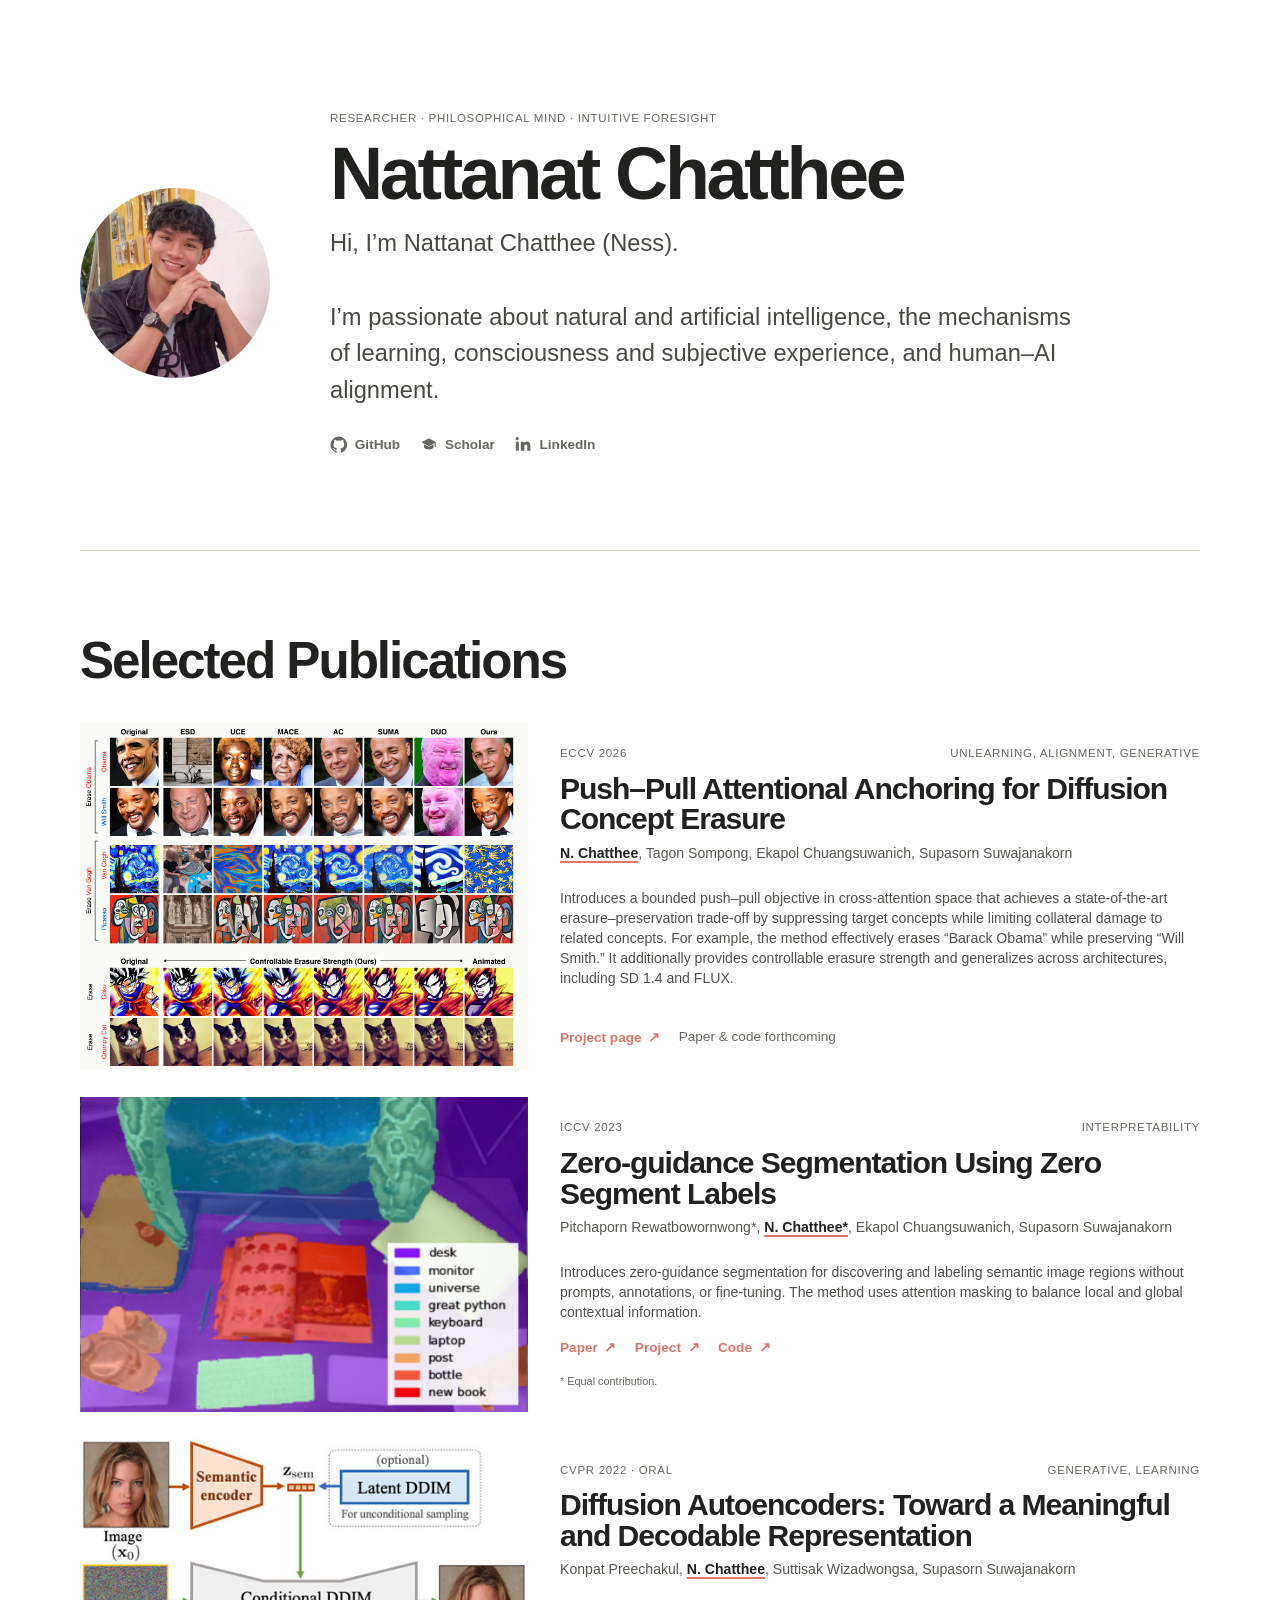
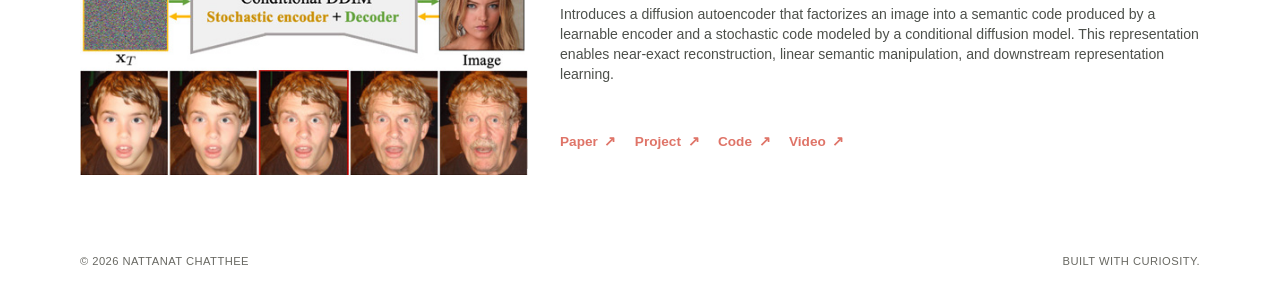
==== index.html @ 0bd86b83 "Add N logo favicon" ====
<!doctype html>
<html lang="en">
  <head>
    <meta charset="UTF-8" />
    <meta name="viewport" content="width=device-width, initial-scale=1.0" />
    <meta name="description" content="Nattanat Chatthee — research in artificial intelligence, learning mechanisms, artificial consciousness, and human–AI alignment." />
    <meta name="theme-color" content="#f7f4ee" />
    <link rel="icon" type="image/png" href="assets/n-logo.png" />
    <link rel="apple-touch-icon" href="assets/n-logo.png" />
    <title>Nattanat Chatthee — Research</title>
    <link rel="preconnect" href="https://fonts.googleapis.com" />
    <link rel="preconnect" href="https://fonts.gstatic.com" crossorigin />
    <link href="https://fonts.googleapis.com/css2?family=DM+Mono:wght@400;500&family=DM+Sans:wght@400;500;600;700&family=Newsreader:opsz,wght@6..72,500;6..72,600&display=swap" rel="stylesheet" />
    <link rel="stylesheet" href="styles.css" />
  </head>
  <body>
    <a class="skip-link" href="#publications">Skip to publications</a>
    <main class="site-shell">
      <header class="intro" aria-labelledby="site-title">
        <div class="portrait-frame">
          <img src="assets/profile.png" alt="Portrait of Nattanat Chatthee" />
        </div>
        <div class="intro-copy">
          <p class="eyebrow">Researcher · Philosophical mind · Intuitive foresight</p>
          <h1 id="site-title">Nattanat Chatthee</h1>
          <p class="bio">Hi, I’m Nattanat Chatthee (Ness).<br /><br />I’m passionate about natural and artificial intelligence, the mechanisms of learning, consciousness and subjective experience, and human–AI alignment.</p>
          <nav class="social-links" aria-label="Profile links">
            <a href="https://github.com/nessessence" target="_blank" rel="noreferrer" aria-label="GitHub profile">
              <svg aria-hidden="true" viewBox="0 0 24 24"><path d="M12 .6a11.4 11.4 0 0 0-3.6 22.2c.57.1.78-.25.78-.55v-2.14c-3.17.69-3.84-1.34-3.84-1.34-.52-1.31-1.27-1.66-1.27-1.66-1.04-.71.08-.7.08-.7 1.15.08 1.76 1.18 1.76 1.18 1.02 1.75 2.68 1.25 3.33.96.1-.74.4-1.25.73-1.54-2.53-.29-5.19-1.27-5.19-5.65 0-1.25.45-2.27 1.18-3.07-.12-.29-.51-1.45.11-3.02 0 0 .96-.31 3.14 1.17a10.9 10.9 0 0 1 5.72 0c2.18-1.48 3.14-1.17 3.14-1.17.62 1.57.23 2.73.11 3.02.73.8 1.18 1.82 1.18 3.07 0 4.39-2.67 5.35-5.21 5.63.41.35.78 1.04.78 2.1v3.12c0 .3.2.66.79.55A11.4 11.4 0 0 0 12 .6Z" /></svg>
              <span>GitHub</span>
            </a>
            <a href="https://scholar.google.com/citations?user=8P0B5VkAAAAJ&amp;hl=en" target="_blank" rel="noreferrer" aria-label="Google Scholar profile">
              <svg aria-hidden="true" viewBox="0 0 24 24"><path d="m12 3 10 5.5-10 5.5L2 8.5 12 3Zm-6.5 8.25V15c0 1.9 2.9 3.5 6.5 3.5s6.5-1.6 6.5-3.5v-3.75L12 14.7l-6.5-3.45ZM20 9v6h1.5V9H20Z" /></svg>
              <span>Scholar</span>
            </a>
            <a href="https://www.linkedin.com/in/nattanat-chatthee/" target="_blank" rel="noreferrer" aria-label="LinkedIn profile">
              <svg aria-hidden="true" viewBox="0 0 24 24"><path d="M5.2 3.5A2.2 2.2 0 1 1 .8 3.5a2.2 2.2 0 0 1 4.4 0ZM1.1 8h4.2v12H1.1V8Zm6.8 0h4v1.64h.06c.56-1.06 1.93-2.18 3.98-2.18 4.25 0 5.03 2.8 5.03 6.43V20h-4.16v-5.42c0-1.3-.03-2.97-1.81-2.97-1.82 0-2.1 1.42-2.1 2.88V20H7.9V8Z" /></svg>
              <span>LinkedIn</span>
            </a>
          </nav>
        </div>
      </header>

      <div class="section-heading">
        <h2 id="publications">Selected Publications</h2>
      </div>

      <section class="publications" aria-labelledby="publications">
        <article class="publication-card accent-coral">
          <div class="publication-visual tall-visual">
            <img src="assets/push-pull.png" alt="Visual comparison of concept erasure methods across portraits, paintings, animated characters, and cats" />
          </div>
          <div class="publication-content">
            <div class="publication-meta"><span>ECCV 2026</span><span>Unlearning, Alignment, Generative</span></div>
            <h3>Push–Pull Attentional Anchoring for Diffusion Concept Erasure</h3>
            <p class="authors"><span class="author-highlight">N. Chatthee</span>, Tagon Sompong, Ekapol Chuangsuwanich, Supasorn Suwajanakorn</p>
            <p class="description">Introduces a bounded push–pull objective in cross-attention space that achieves a state-of-the-art erasure–preservation trade-off by suppressing target concepts while limiting collateral damage to related concepts. For example, the method effectively erases “Barack Obama” while preserving “Will Smith.” It additionally provides controllable erasure strength and generalizes across architectures, including SD 1.4 and FLUX.</p>
            <div class="card-links">
              <a href="https://push-pull-concept-eraser.github.io/" target="_blank" rel="noreferrer">Project page <span aria-hidden="true">↗</span></a>
              <span class="unpublished">Paper &amp; code forthcoming</span>
            </div>
          </div>
        </article>

        <article class="publication-card accent-blue">
          <div class="publication-visual wide-visual">
            <img src="assets/zero-guidance.png" alt="Snake scene segmented into labeled regions including desk, monitor, universe, great python, keyboard, laptop, post, bottle, and new book" />
          </div>
          <div class="publication-content">
            <div class="publication-meta"><span>ICCV 2023</span><span>Interpretability</span></div>
            <h3>Zero-guidance Segmentation Using Zero Segment Labels</h3>
            <p class="authors">Pitchaporn Rewatbowornwong*, <span class="author-highlight">N. Chatthee*</span>, Ekapol Chuangsuwanich, Supasorn Suwajanakorn</p>
            <p class="description">Introduces zero-guidance segmentation for discovering and labeling semantic image regions without prompts, annotations, or fine-tuning. The method uses attention masking to balance local and global contextual information.</p>
            <div class="card-links">
              <a href="https://arxiv.org/abs/2303.13396" target="_blank" rel="noreferrer">Paper <span aria-hidden="true">↗</span></a>
              <a href="https://zero-guide-seg.github.io/" target="_blank" rel="noreferrer">Project <span aria-hidden="true">↗</span></a>
              <a href="https://github.com/nessessence/ZeroGuidanceSeg" target="_blank" rel="noreferrer">Code <span aria-hidden="true">↗</span></a>
            </div>
            <p class="footnote">* Equal contribution.</p>
          </div>
        </article>

        <article class="publication-card accent-yellow">
          <div class="publication-visual wide-visual">
            <img src="assets/diffusion-autoencoders.png" alt="Diffusion autoencoder diagram showing a semantic encoder, latent DDIM, stochastic encoder, decoder, and reconstructed images" />
          </div>
          <div class="publication-content">
            <div class="publication-meta"><span>CVPR 2022 · Oral</span><span>Generative, Learning</span></div>
            <h3>Diffusion Autoencoders: Toward a Meaningful and Decodable Representation</h3>
            <p class="authors">Konpat Preechakul, <span class="author-highlight">N. Chatthee</span>, Suttisak Wizadwongsa, Supasorn Suwajanakorn</p>
            <p class="description">Introduces a diffusion autoencoder that factorizes an image into a semantic code produced by a learnable encoder and a stochastic code modeled by a conditional diffusion model. This representation enables near-exact reconstruction, linear semantic manipulation, and downstream representation learning.</p>
            <div class="card-links">
              <a href="https://arxiv.org/abs/2206.08892" target="_blank" rel="noreferrer">Paper <span aria-hidden="true">↗</span></a>
              <a href="https://diff-ae.github.io/" target="_blank" rel="noreferrer">Project <span aria-hidden="true">↗</span></a>
              <a href="https://github.com/konpatp/diffae" target="_blank" rel="noreferrer">Code <span aria-hidden="true">↗</span></a>
              <a href="https://youtu.be/i3rjEsiHoUU" target="_blank" rel="noreferrer">Video <span aria-hidden="true">↗</span></a>
            </div>
          </div>
        </article>
      </section>

      <footer>
        <span>© 2026 Nattanat Chatthee</span>
        <span>Built with curiosity.</span>
      </footer>
    </main>
  </body>
</html>
---- styles.css ----
:root {
  --paper: #ffffff;
  --paper-deep: #ffffff;
  --ink: #20221f;
  --muted: #686862;
  --line: #d8d2c6;
  --coral: #df7468;
  --blue: #4c83a9;
  --yellow: #c9a638;
  --abadi: "Abadi", "Abadi MT Condensed Light", "Trebuchet MS", Arial, sans-serif;
  --serif: var(--abadi);
  --sans: var(--abadi);
  --mono: var(--abadi);
}

* { box-sizing: border-box; }
html { scroll-behavior: smooth; }
body { margin: 0; background: var(--paper); color: var(--ink); font-family: var(--sans); }
a { color: inherit; }
.skip-link { position: fixed; top: 1rem; left: 1rem; z-index: 2; transform: translateY(-200%); background: var(--ink); color: var(--paper); padding: .7rem 1rem; border-radius: 3px; }
.skip-link:focus { transform: translateY(0); }
.site-shell { width: min(100% - 3rem, 1120px); margin: 0 auto; }
.intro { display: grid; grid-template-columns: 190px 1fr; gap: 3.75rem; align-items: center; padding: 7rem 0 6rem; border-bottom: 1px solid var(--line); }
.portrait-frame { width: 190px; height: 190px; overflow: hidden; border-radius: 50%; background: var(--paper-deep); }
.portrait-frame img { width: 100%; height: 100%; object-fit: cover; object-position: center 24%; }
.eyebrow, .publication-meta, .section-count { color: var(--muted); font-family: var(--mono); font-size: .72rem; letter-spacing: .06em; text-transform: uppercase; }
.eyebrow { margin: 0 0 1rem; }
h1, h2, h3, p { margin-top: 0; }
h1 { max-width: 100%; margin-bottom: 1.1rem; font-family: var(--serif); font-size: clamp(3rem, 5.8vw, 4.6rem); font-weight: 600; letter-spacing: -.045em; line-height: .92; white-space: nowrap; }
.bio { max-width: 760px; margin-bottom: 1.7rem; color: #474943; font-size: clamp(1.15rem, 2vw, 1.48rem); line-height: 1.55; }
.social-links { display: flex; gap: 1.25rem; flex-wrap: wrap; }
.social-links a, .card-links a { text-decoration: none; }
.social-links a { display: inline-flex; align-items: center; gap: .45rem; color: var(--muted); font-size: .85rem; font-weight: 600; }
.social-links svg { width: 1.1rem; height: 1.1rem; fill: currentColor; }
.social-links a:hover, .card-links a:hover { color: var(--coral); }
.section-heading { display: flex; justify-content: space-between; align-items: end; padding: 5rem 0 2rem; }
.section-heading .eyebrow { margin-bottom: .45rem; }
h2 { margin-bottom: 0; font-family: var(--serif); font-size: clamp(2.3rem, 4vw, 3.3rem); letter-spacing: -.04em; }
.section-count { padding-bottom: .4rem; }
.publications { display: grid; gap: 1.6rem; }
.publication-card { display: grid; grid-template-columns: minmax(0, .8fr) minmax(0, 1.2fr); align-items: stretch; }
.publication-visual { min-height: 0; background: var(--paper-deep); display: flex; align-items: center; justify-content: center; overflow: hidden; }
.publication-visual img { display: block; width: 100%; height: 100%; object-fit: contain; }
.publication-content { display: flex; flex-direction: column; padding: clamp(1.15rem, 2vw, 1.75rem) 0 clamp(1.15rem, 2vw, 1.75rem) clamp(1.35rem, 2.5vw, 2.1rem); }
.publication-meta { display: flex; justify-content: space-between; gap: 1rem; margin-bottom: .9rem; }
h3 { margin-bottom: .55rem; font-family: var(--serif); font-size: clamp(1.45rem, 2.35vw, 2rem); letter-spacing: -.035em; line-height: 1.02; }
.authors { color: #555750; font-size: .88rem; line-height: 1.4; }
.author-highlight { color: var(--ink); font-weight: 700; text-decoration: underline; text-decoration-color: var(--coral); text-decoration-thickness: 2px; text-underline-offset: 3px; }
.description { margin: .7rem 0 1rem; color: #4d504b; font-size: .88rem; line-height: 1.42; }
.card-links { display: flex; flex-wrap: wrap; gap: .55rem 1.15rem; margin-top: auto; font-size: .85rem; font-weight: 600; }
.card-links a { color: var(--coral); }
.card-links a span { display: inline-block; margin-left: .18rem; transition: transform .2s ease; }
.card-links a:hover span { transform: translate(2px, -2px); }
.unpublished { color: var(--muted); font-weight: 400; }
.footnote { margin: 1.25rem 0 0; color: var(--muted); font-family: var(--mono); font-size: .68rem; }
footer { display: flex; justify-content: space-between; gap: 1rem; padding: 5rem 0 2rem; color: var(--muted); font-family: var(--mono); font-size: .7rem; text-transform: uppercase; letter-spacing: .04em; }
:focus-visible { outline: 3px solid var(--blue); outline-offset: 4px; }
@media (max-width: 800px) {
  .site-shell { width: min(100% - 2rem, 680px); }
  .intro { grid-template-columns: 1fr; gap: 2rem; padding: 4rem 0; }
  .portrait-frame { width: 140px; height: 140px; }
  h1 { white-space: normal; font-size: clamp(2.8rem, 12vw, 4.6rem); }
  .publication-card { grid-template-columns: 1fr; }
  .publication-visual { min-height: 220px; }
  .publication-content { padding: 1.25rem 0 1.5rem; }
}
@media (max-width: 480px) {
  .section-heading { align-items: start; flex-direction: column; gap: .65rem; }
  .publication-meta { flex-direction: column; gap: .35rem; }
  footer { flex-direction: column; padding-top: 3rem; }
}
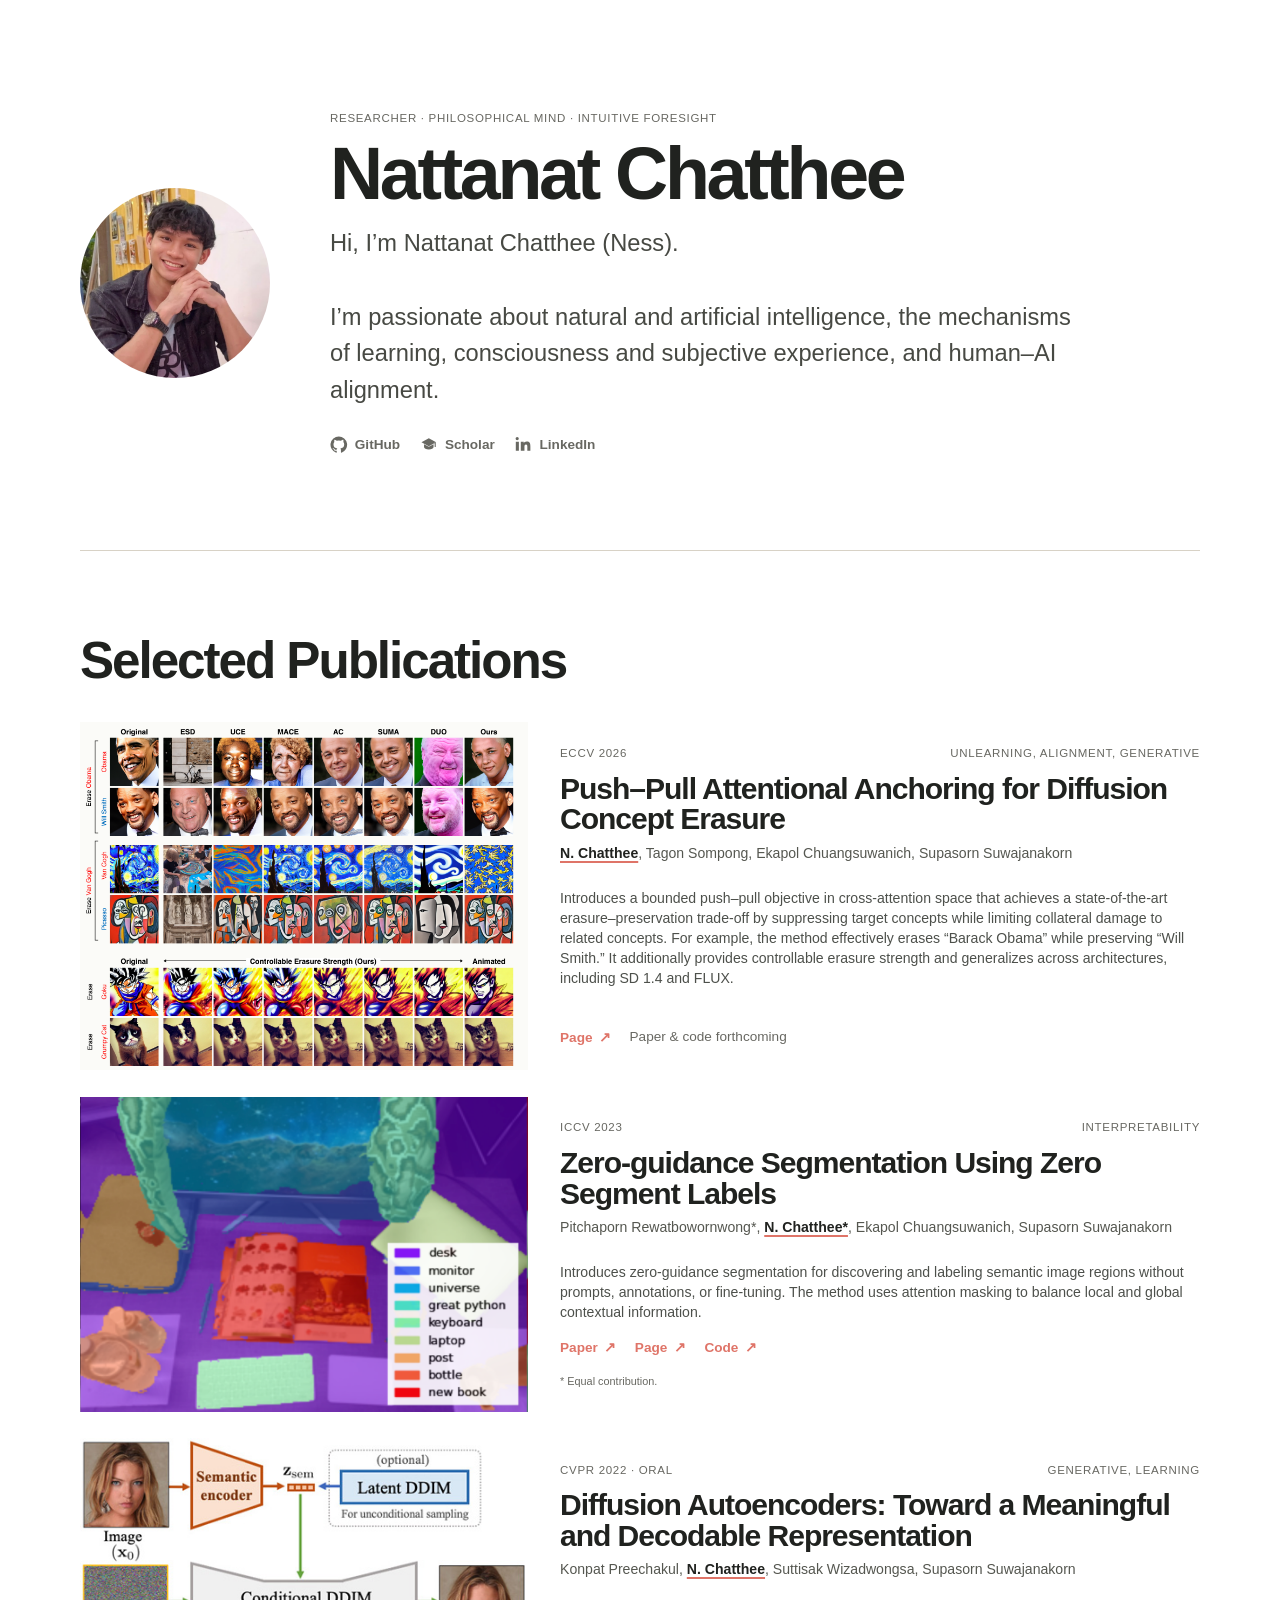
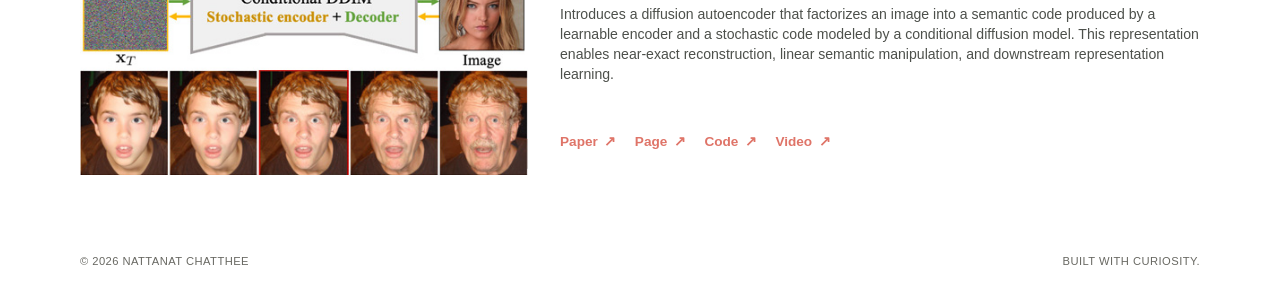
==== commit bf4efc9a: "Standardize publication page links" ====
--- a/index.html
+++ b/index.html
@@ -56,7 +56,7 @@
             <p class="authors"><span class="author-highlight">N. Chatthee</span>, Tagon Sompong, Ekapol Chuangsuwanich, Supasorn Suwajanakorn</p>
             <p class="description">Introduces a bounded push–pull objective in cross-attention space that achieves a state-of-the-art erasure–preservation trade-off by suppressing target concepts while limiting collateral damage to related concepts. For example, the method effectively erases “Barack Obama” while preserving “Will Smith.” It additionally provides controllable erasure strength and generalizes across architectures, including SD 1.4 and FLUX.</p>
             <div class="card-links">
-              <a href="https://push-pull-concept-eraser.github.io/" target="_blank" rel="noreferrer">Project page <span aria-hidden="true">↗</span></a>
+              <a href="https://push-pull-concept-eraser.github.io/" target="_blank" rel="noreferrer">Page <span aria-hidden="true">↗</span></a>
               <span class="unpublished">Paper &amp; code forthcoming</span>
             </div>
           </div>
@@ -73,7 +73,7 @@
             <p class="description">Introduces zero-guidance segmentation for discovering and labeling semantic image regions without prompts, annotations, or fine-tuning. The method uses attention masking to balance local and global contextual information.</p>
             <div class="card-links">
               <a href="https://arxiv.org/abs/2303.13396" target="_blank" rel="noreferrer">Paper <span aria-hidden="true">↗</span></a>
-              <a href="https://zero-guide-seg.github.io/" target="_blank" rel="noreferrer">Project <span aria-hidden="true">↗</span></a>
+              <a href="https://zero-guide-seg.github.io/" target="_blank" rel="noreferrer">Page <span aria-hidden="true">↗</span></a>
               <a href="https://github.com/nessessence/ZeroGuidanceSeg" target="_blank" rel="noreferrer">Code <span aria-hidden="true">↗</span></a>
             </div>
             <p class="footnote">* Equal contribution.</p>
@@ -91,7 +91,7 @@
             <p class="description">Introduces a diffusion autoencoder that factorizes an image into a semantic code produced by a learnable encoder and a stochastic code modeled by a conditional diffusion model. This representation enables near-exact reconstruction, linear semantic manipulation, and downstream representation learning.</p>
             <div class="card-links">
               <a href="https://arxiv.org/abs/2206.08892" target="_blank" rel="noreferrer">Paper <span aria-hidden="true">↗</span></a>
-              <a href="https://diff-ae.github.io/" target="_blank" rel="noreferrer">Project <span aria-hidden="true">↗</span></a>
+              <a href="https://diff-ae.github.io/" target="_blank" rel="noreferrer">Page <span aria-hidden="true">↗</span></a>
               <a href="https://github.com/konpatp/diffae" target="_blank" rel="noreferrer">Code <span aria-hidden="true">↗</span></a>
               <a href="https://youtu.be/i3rjEsiHoUU" target="_blank" rel="noreferrer">Video <span aria-hidden="true">↗</span></a>
             </div>
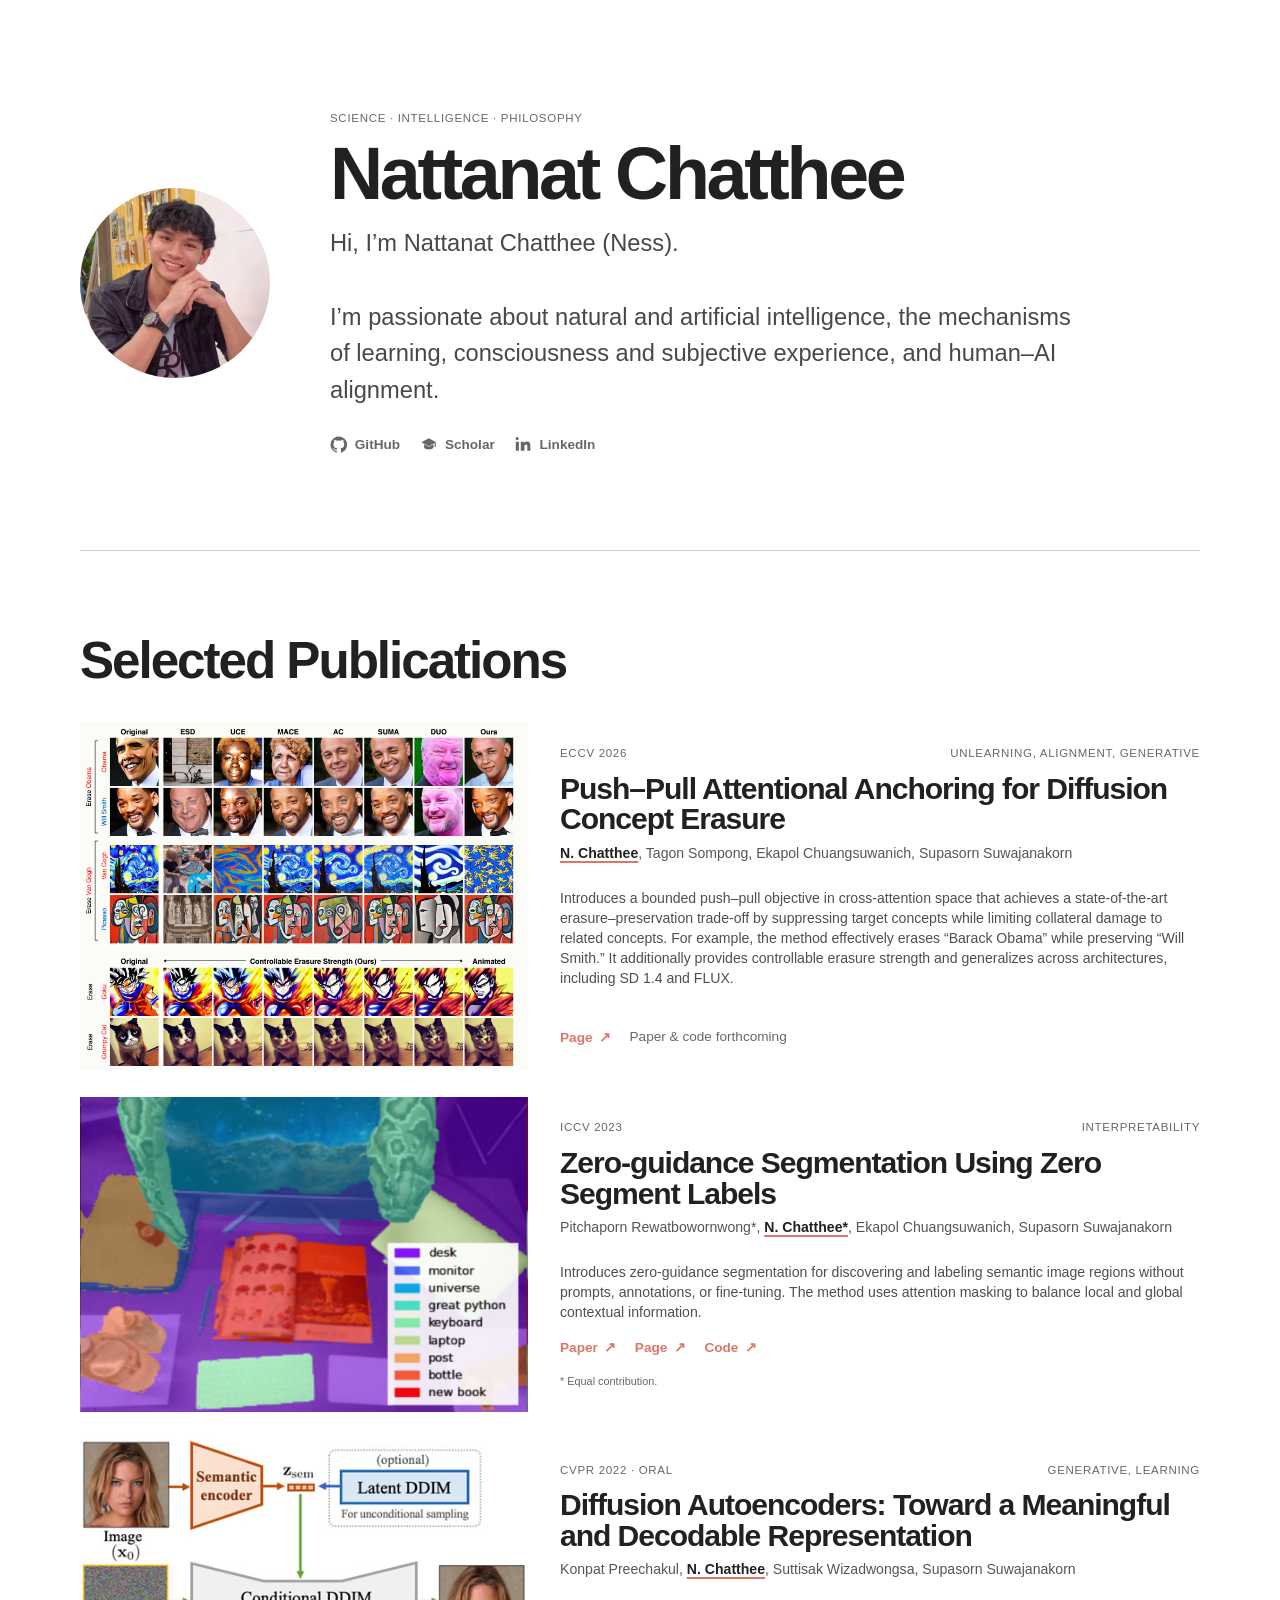
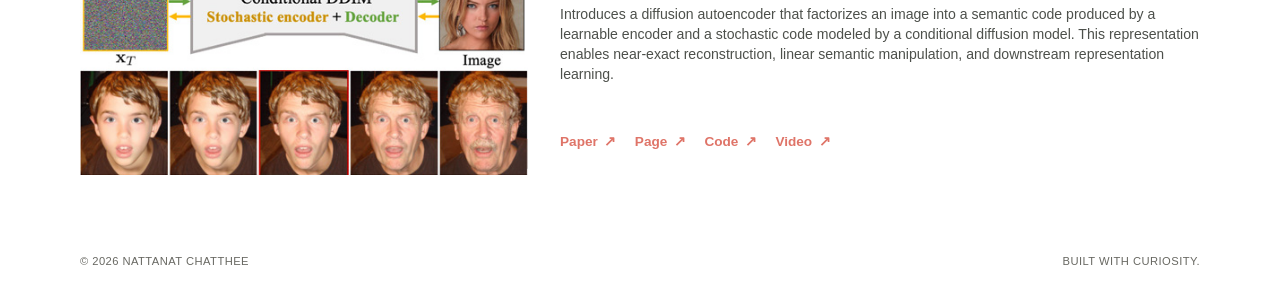
==== commit 3c4b1484: "Update profile tagline" ====
--- a/index.html
+++ b/index.html
@@ -21,7 +21,7 @@
           <img src="assets/profile.png" alt="Portrait of Nattanat Chatthee" />
         </div>
         <div class="intro-copy">
-          <p class="eyebrow">Researcher · Philosophical mind · Intuitive foresight</p>
+          <p class="eyebrow">Science · Intelligence · Philosophy</p>
           <h1 id="site-title">Nattanat Chatthee</h1>
           <p class="bio">Hi, I’m Nattanat Chatthee (Ness).<br /><br />I’m passionate about natural and artificial intelligence, the mechanisms of learning, consciousness and subjective experience, and human–AI alignment.</p>
           <nav class="social-links" aria-label="Profile links">
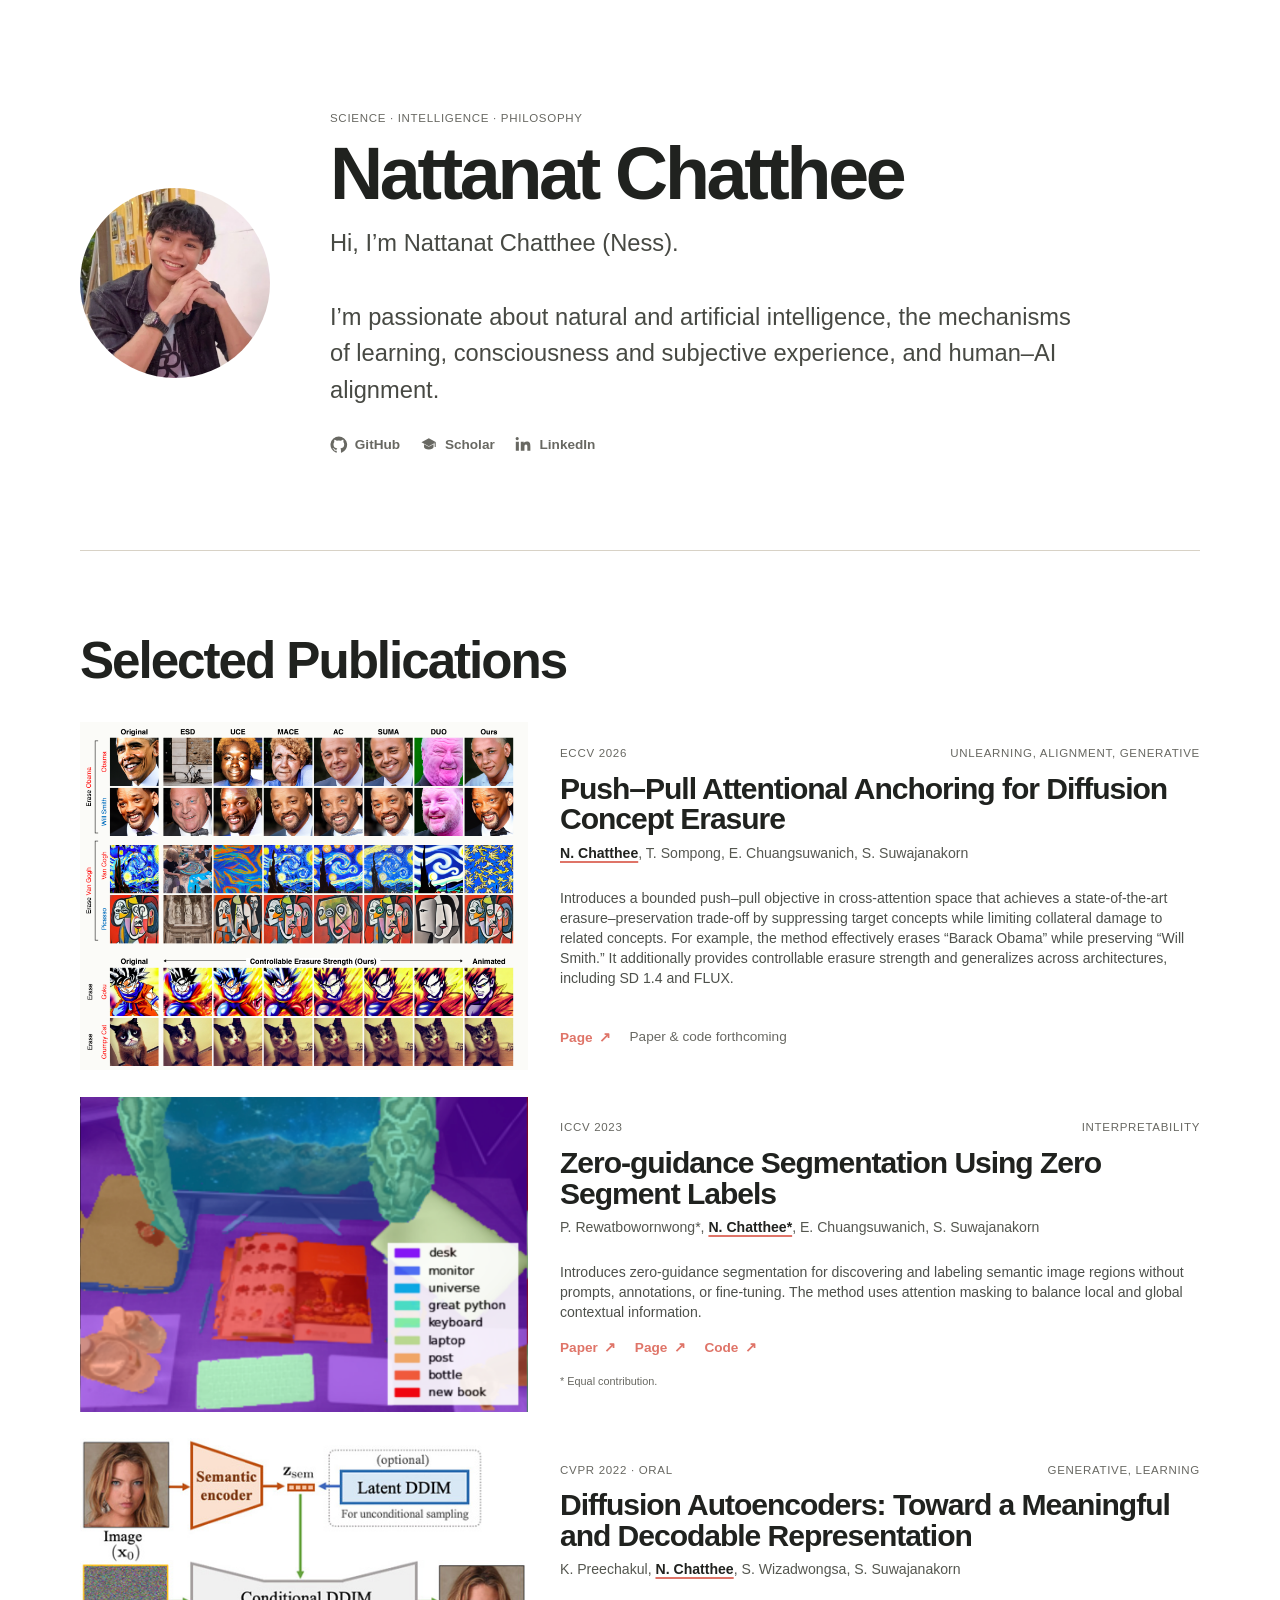
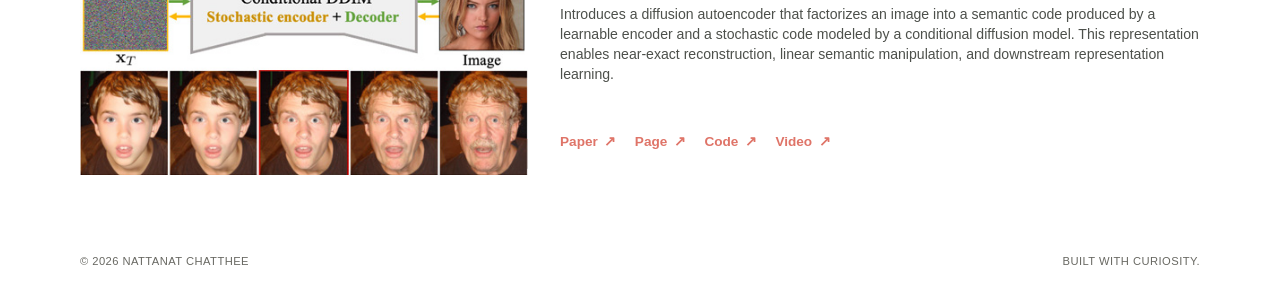
==== commit 632e7930: "Standardize publication author names" ====
--- a/index.html
+++ b/index.html
@@ -53,7 +53,7 @@
           <div class="publication-content">
             <div class="publication-meta"><span>ECCV 2026</span><span>Unlearning, Alignment, Generative</span></div>
             <h3>Push–Pull Attentional Anchoring for Diffusion Concept Erasure</h3>
-            <p class="authors"><span class="author-highlight">N. Chatthee</span>, Tagon Sompong, Ekapol Chuangsuwanich, Supasorn Suwajanakorn</p>
+            <p class="authors"><span class="author-highlight">N. Chatthee</span>, T. Sompong, E. Chuangsuwanich, S. Suwajanakorn</p>
             <p class="description">Introduces a bounded push–pull objective in cross-attention space that achieves a state-of-the-art erasure–preservation trade-off by suppressing target concepts while limiting collateral damage to related concepts. For example, the method effectively erases “Barack Obama” while preserving “Will Smith.” It additionally provides controllable erasure strength and generalizes across architectures, including SD 1.4 and FLUX.</p>
             <div class="card-links">
               <a href="https://push-pull-concept-eraser.github.io/" target="_blank" rel="noreferrer">Page <span aria-hidden="true">↗</span></a>
@@ -69,7 +69,7 @@
           <div class="publication-content">
             <div class="publication-meta"><span>ICCV 2023</span><span>Interpretability</span></div>
             <h3>Zero-guidance Segmentation Using Zero Segment Labels</h3>
-            <p class="authors">Pitchaporn Rewatbowornwong*, <span class="author-highlight">N. Chatthee*</span>, Ekapol Chuangsuwanich, Supasorn Suwajanakorn</p>
+            <p class="authors">P. Rewatbowornwong*, <span class="author-highlight">N. Chatthee*</span>, E. Chuangsuwanich, S. Suwajanakorn</p>
             <p class="description">Introduces zero-guidance segmentation for discovering and labeling semantic image regions without prompts, annotations, or fine-tuning. The method uses attention masking to balance local and global contextual information.</p>
             <div class="card-links">
               <a href="https://arxiv.org/abs/2303.13396" target="_blank" rel="noreferrer">Paper <span aria-hidden="true">↗</span></a>
@@ -87,7 +87,7 @@
           <div class="publication-content">
             <div class="publication-meta"><span>CVPR 2022 · Oral</span><span>Generative, Learning</span></div>
             <h3>Diffusion Autoencoders: Toward a Meaningful and Decodable Representation</h3>
-            <p class="authors">Konpat Preechakul, <span class="author-highlight">N. Chatthee</span>, Suttisak Wizadwongsa, Supasorn Suwajanakorn</p>
+            <p class="authors">K. Preechakul, <span class="author-highlight">N. Chatthee</span>, S. Wizadwongsa, S. Suwajanakorn</p>
             <p class="description">Introduces a diffusion autoencoder that factorizes an image into a semantic code produced by a learnable encoder and a stochastic code modeled by a conditional diffusion model. This representation enables near-exact reconstruction, linear semantic manipulation, and downstream representation learning.</p>
             <div class="card-links">
               <a href="https://arxiv.org/abs/2206.08892" target="_blank" rel="noreferrer">Paper <span aria-hidden="true">↗</span></a>
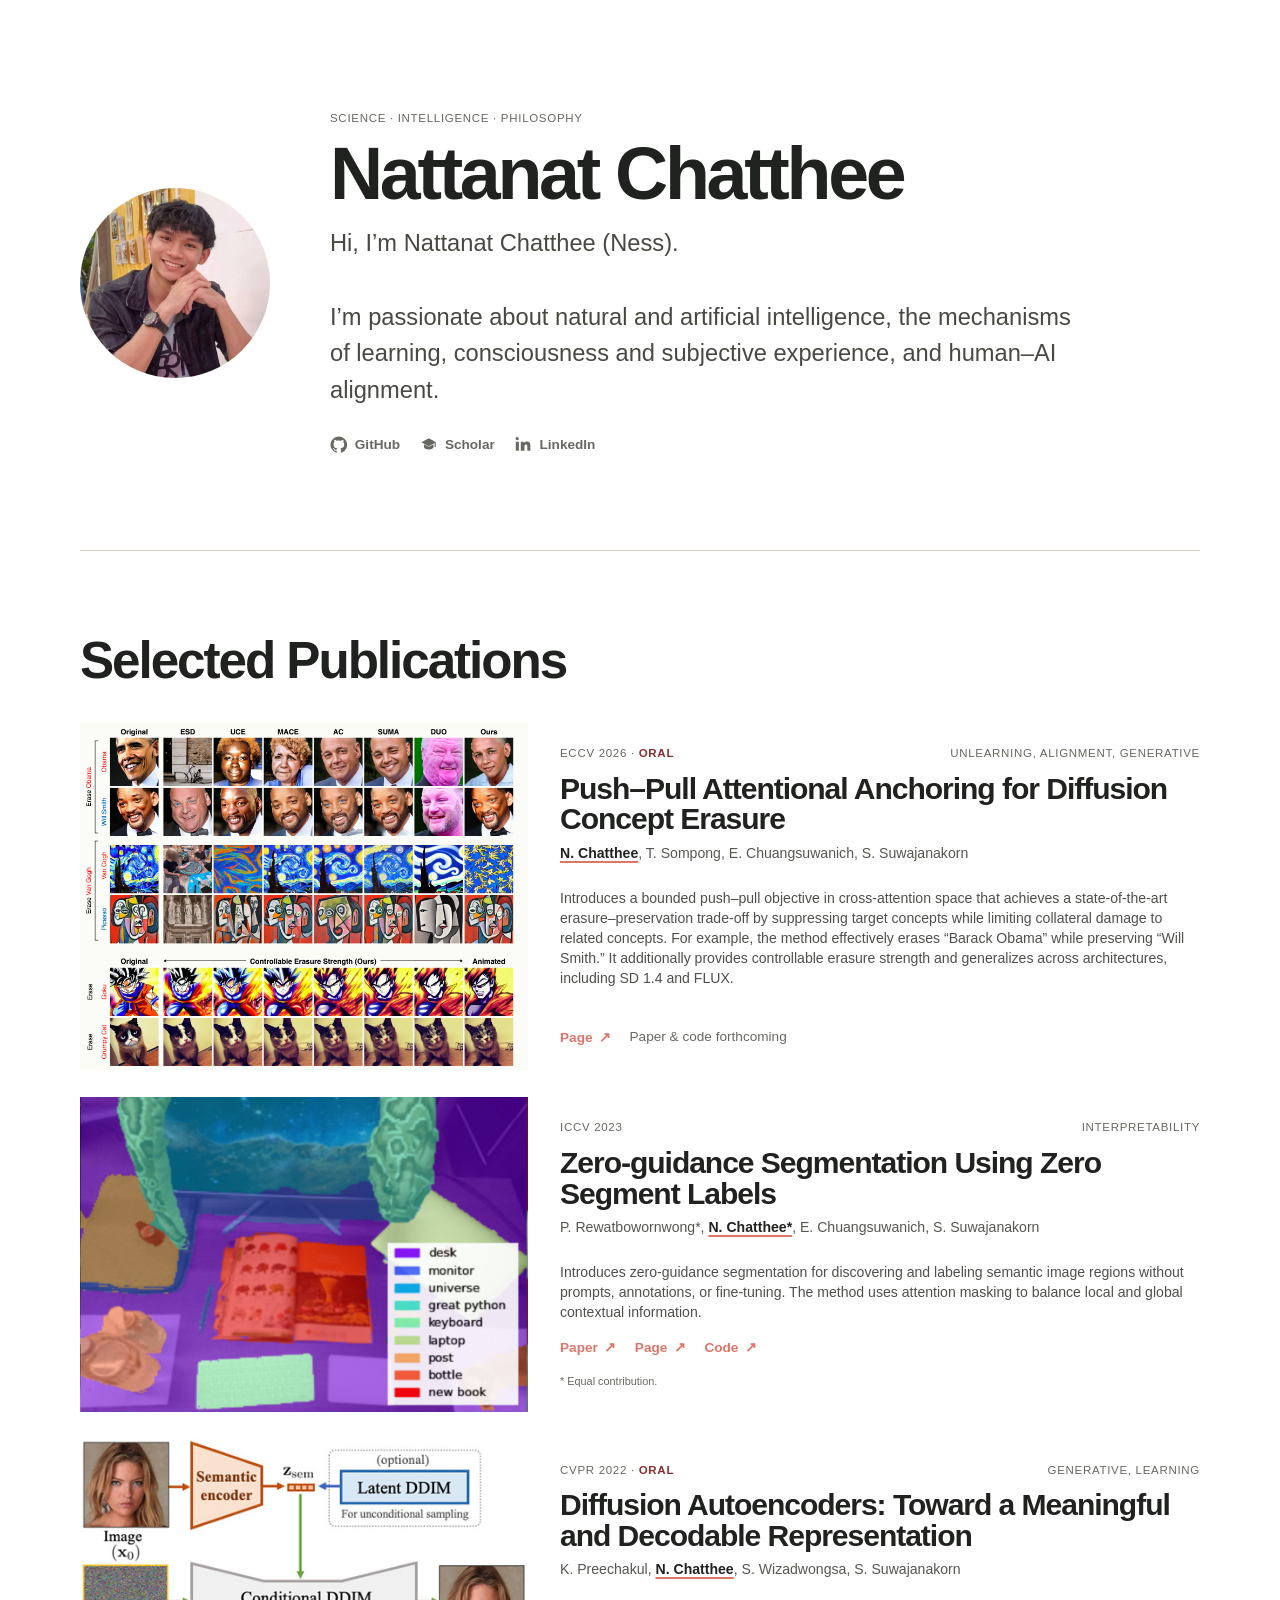
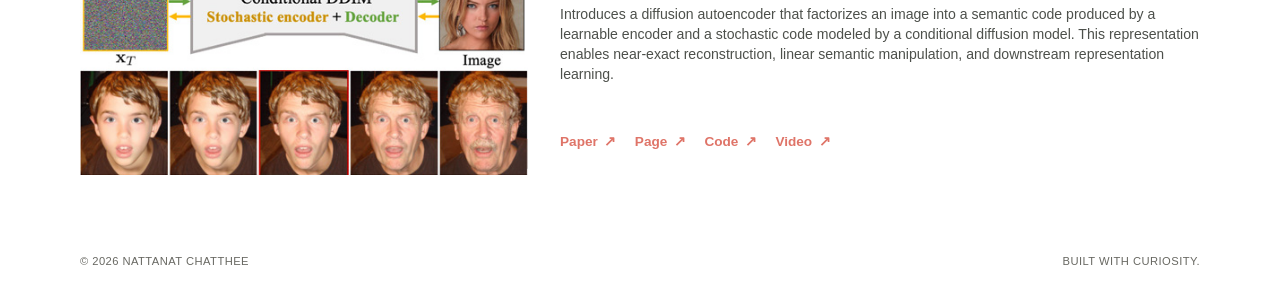
==== commit 7344c40a: "Highlight oral publications" ====
--- a/index.html
+++ b/index.html
@@ -7,7 +7,7 @@
     <meta name="theme-color" content="#f7f4ee" />
     <link rel="icon" type="image/png" href="assets/n-logo.png" />
     <link rel="apple-touch-icon" href="assets/n-logo.png" />
-    <title>Nattanat Chatthee — Research</title>
+    <title>Nattanat Chatthee</title>
     <link rel="preconnect" href="https://fonts.googleapis.com" />
     <link rel="preconnect" href="https://fonts.gstatic.com" crossorigin />
     <link href="https://fonts.googleapis.com/css2?family=DM+Mono:wght@400;500&family=DM+Sans:wght@400;500;600;700&family=Newsreader:opsz,wght@6..72,500;6..72,600&display=swap" rel="stylesheet" />
@@ -51,7 +51,7 @@
             <img src="assets/push-pull.png" alt="Visual comparison of concept erasure methods across portraits, paintings, animated characters, and cats" />
           </div>
           <div class="publication-content">
-            <div class="publication-meta"><span>ECCV 2026</span><span>Unlearning, Alignment, Generative</span></div>
+            <div class="publication-meta"><span>ECCV 2026 · <span class="oral">Oral</span></span><span>Unlearning, Alignment, Generative</span></div>
             <h3>Push–Pull Attentional Anchoring for Diffusion Concept Erasure</h3>
             <p class="authors"><span class="author-highlight">N. Chatthee</span>, T. Sompong, E. Chuangsuwanich, S. Suwajanakorn</p>
             <p class="description">Introduces a bounded push–pull objective in cross-attention space that achieves a state-of-the-art erasure–preservation trade-off by suppressing target concepts while limiting collateral damage to related concepts. For example, the method effectively erases “Barack Obama” while preserving “Will Smith.” It additionally provides controllable erasure strength and generalizes across architectures, including SD 1.4 and FLUX.</p>
@@ -85,7 +85,7 @@
             <img src="assets/diffusion-autoencoders.png" alt="Diffusion autoencoder diagram showing a semantic encoder, latent DDIM, stochastic encoder, decoder, and reconstructed images" />
           </div>
           <div class="publication-content">
-            <div class="publication-meta"><span>CVPR 2022 · Oral</span><span>Generative, Learning</span></div>
+            <div class="publication-meta"><span>CVPR 2022 · <span class="oral">Oral</span></span><span>Generative, Learning</span></div>
             <h3>Diffusion Autoencoders: Toward a Meaningful and Decodable Representation</h3>
             <p class="authors">K. Preechakul, <span class="author-highlight">N. Chatthee</span>, S. Wizadwongsa, S. Suwajanakorn</p>
             <p class="description">Introduces a diffusion autoencoder that factorizes an image into a semantic code produced by a learnable encoder and a stochastic code modeled by a conditional diffusion model. This representation enables near-exact reconstruction, linear semantic manipulation, and downstream representation learning.</p>
--- a/styles.css
+++ b/styles.css
@@ -7,6 +7,7 @@
   --coral: #df7468;
   --blue: #4c83a9;
   --yellow: #c9a638;
+  --dark-red: #8f2d2d;
   --abadi: "Abadi", "Abadi MT Condensed Light", "Trebuchet MS", Arial, sans-serif;
   --serif: var(--abadi);
   --sans: var(--abadi);
@@ -24,6 +25,7 @@
 .portrait-frame { width: 190px; height: 190px; overflow: hidden; border-radius: 50%; background: var(--paper-deep); }
 .portrait-frame img { width: 100%; height: 100%; object-fit: cover; object-position: center 24%; }
 .eyebrow, .publication-meta, .section-count { color: var(--muted); font-family: var(--mono); font-size: .72rem; letter-spacing: .06em; text-transform: uppercase; }
+.oral { color: var(--dark-red); font-weight: 700; }
 .eyebrow { margin: 0 0 1rem; }
 h1, h2, h3, p { margin-top: 0; }
 h1 { max-width: 100%; margin-bottom: 1.1rem; font-family: var(--serif); font-size: clamp(3rem, 5.8vw, 4.6rem); font-weight: 600; letter-spacing: -.045em; line-height: .92; white-space: nowrap; }
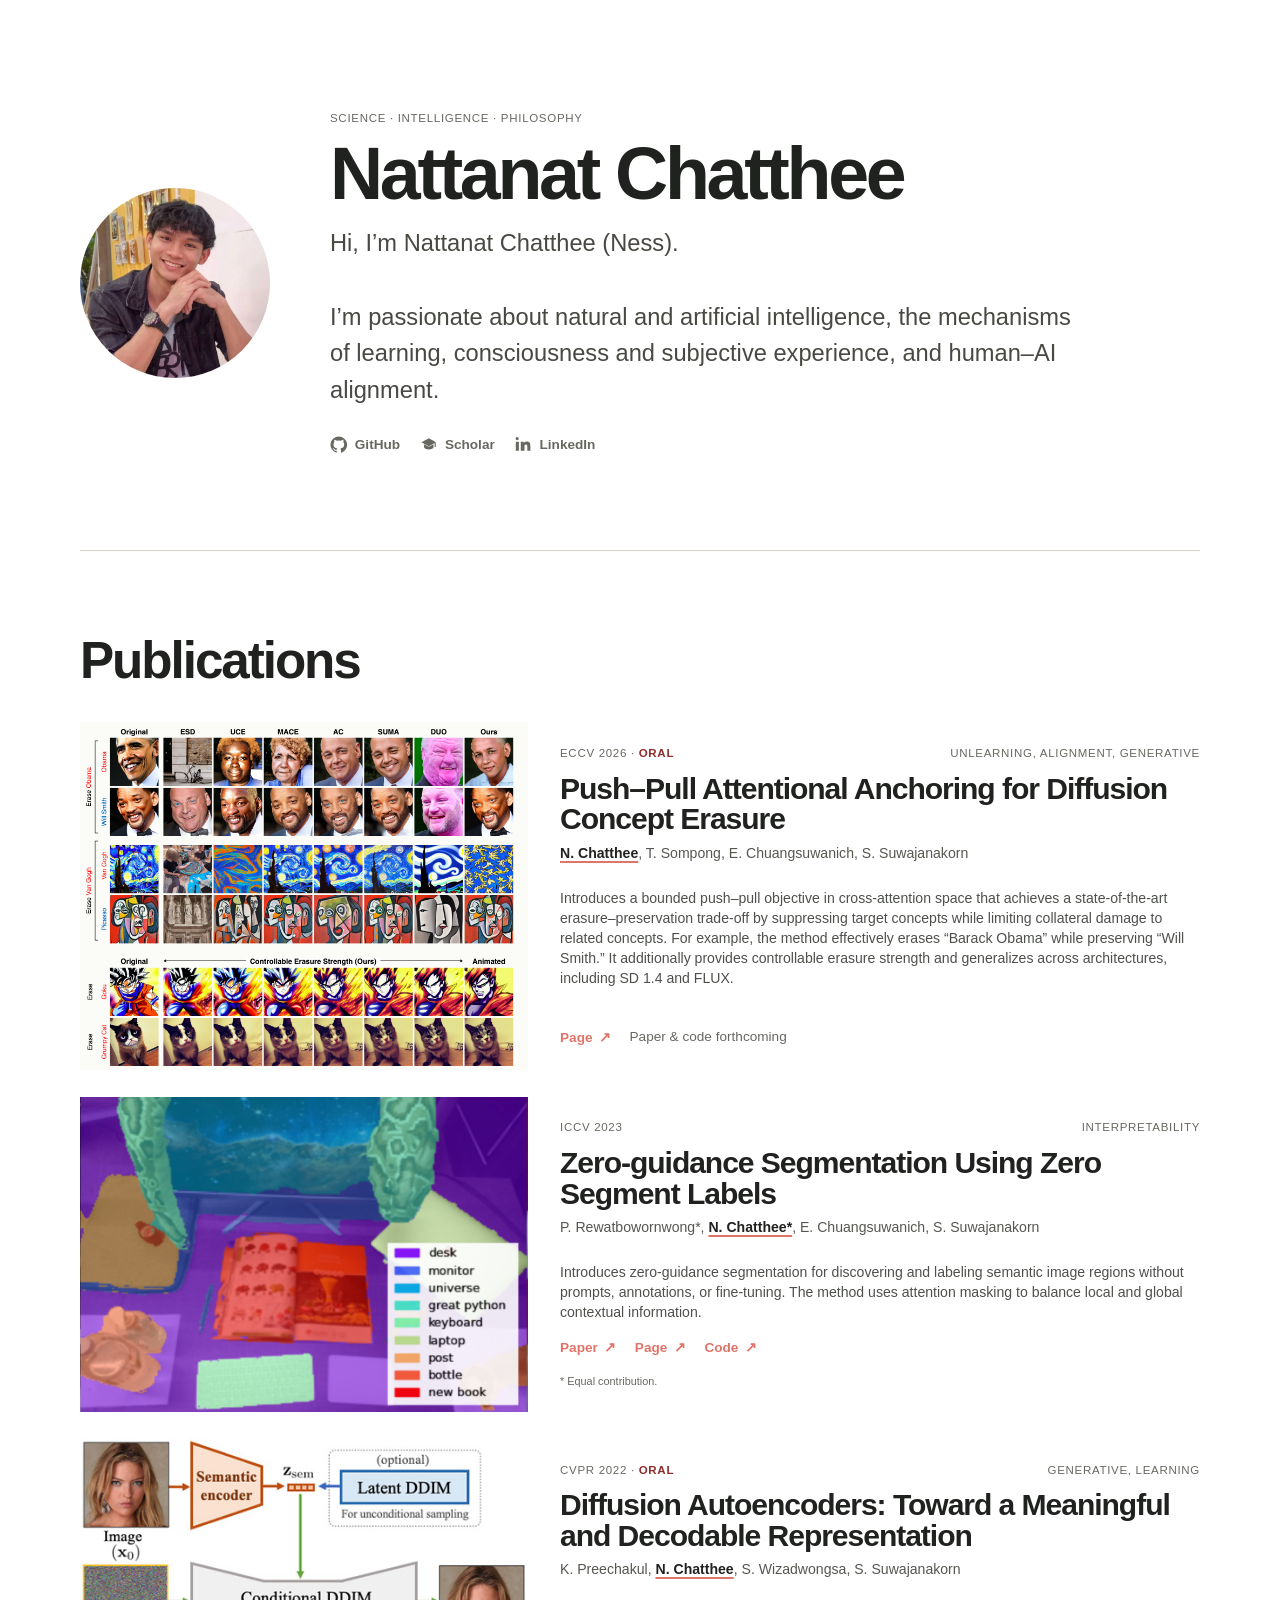
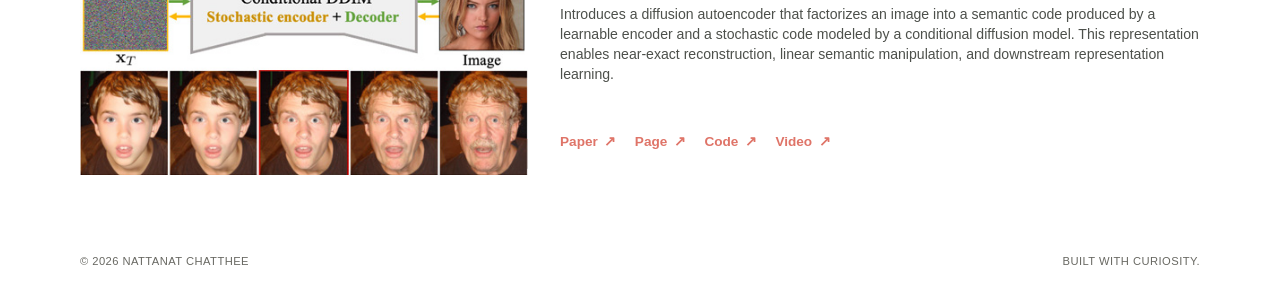
==== commit 98e67fda: "Rename publications section" ====
--- a/index.html
+++ b/index.html
@@ -42,7 +42,7 @@
       </header>
 
       <div class="section-heading">
-        <h2 id="publications">Selected Publications</h2>
+        <h2 id="publications">Publications</h2>
       </div>
 
       <section class="publications" aria-labelledby="publications">
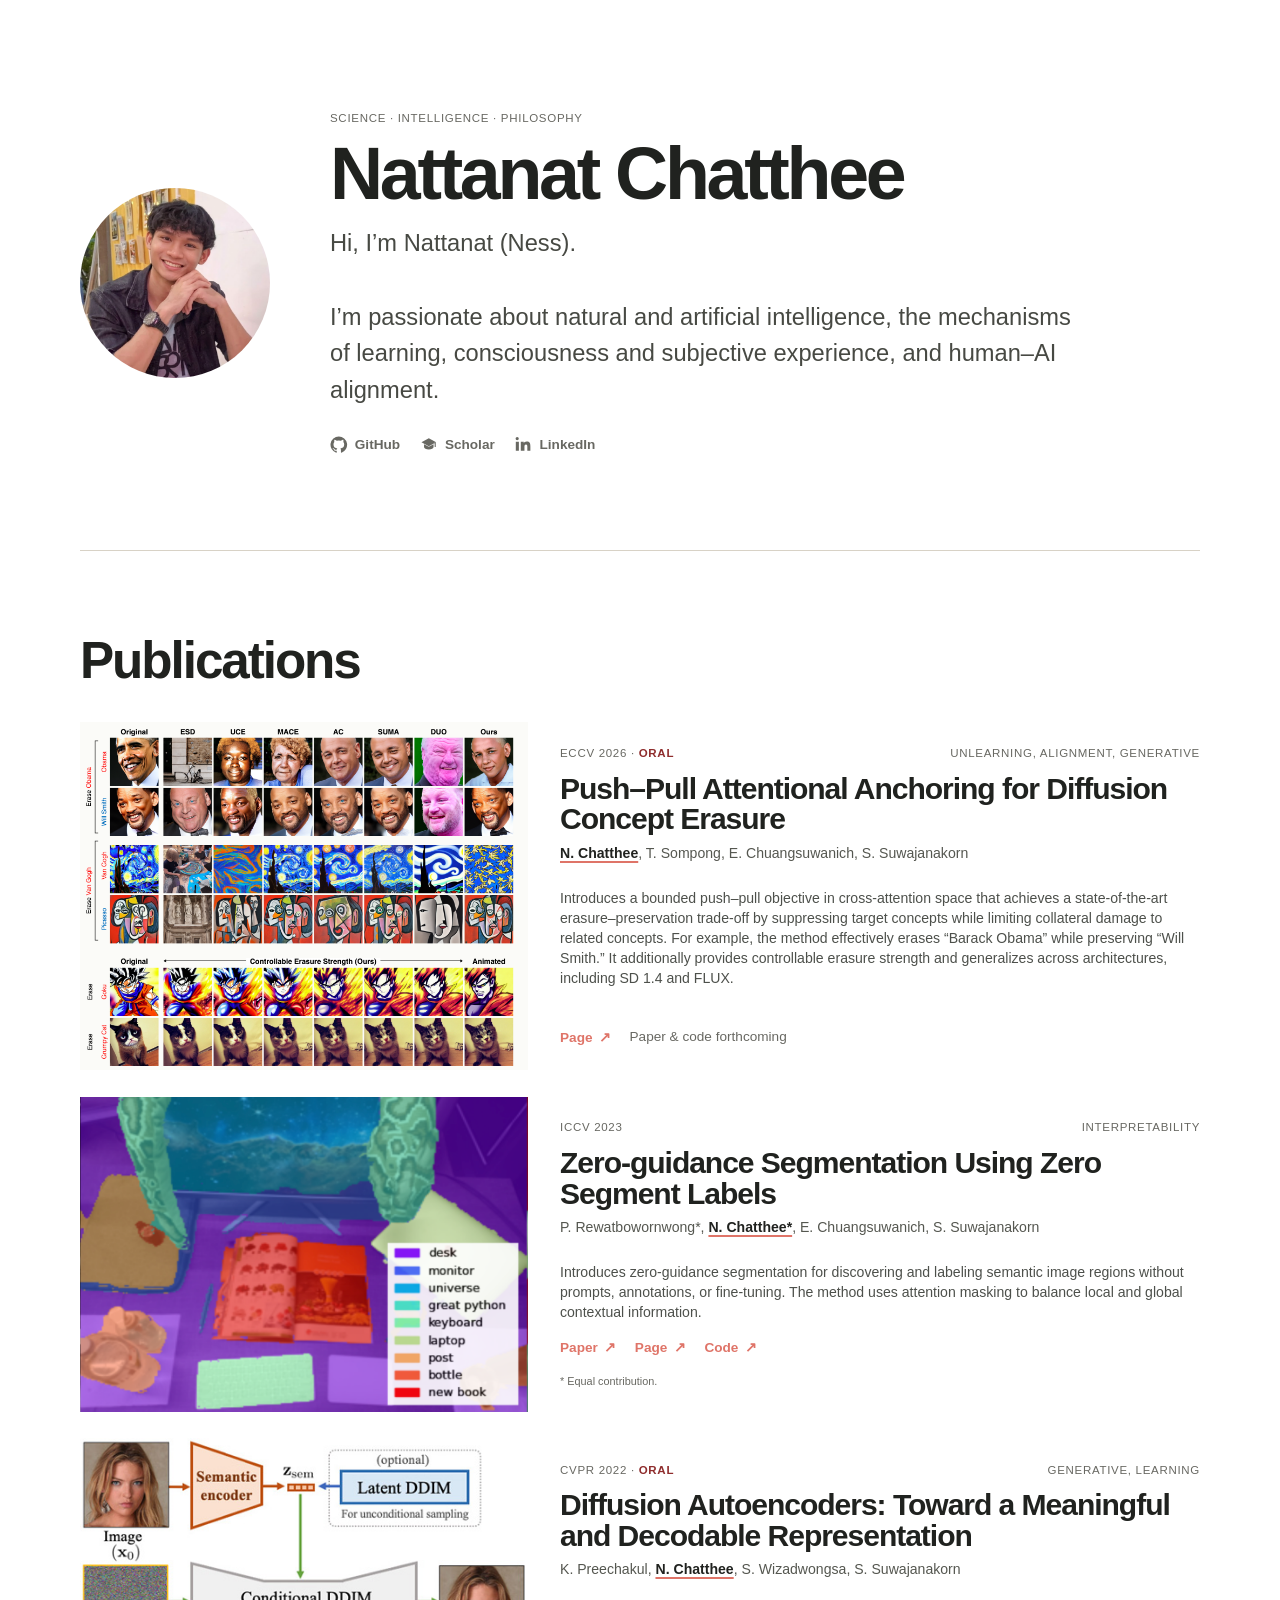
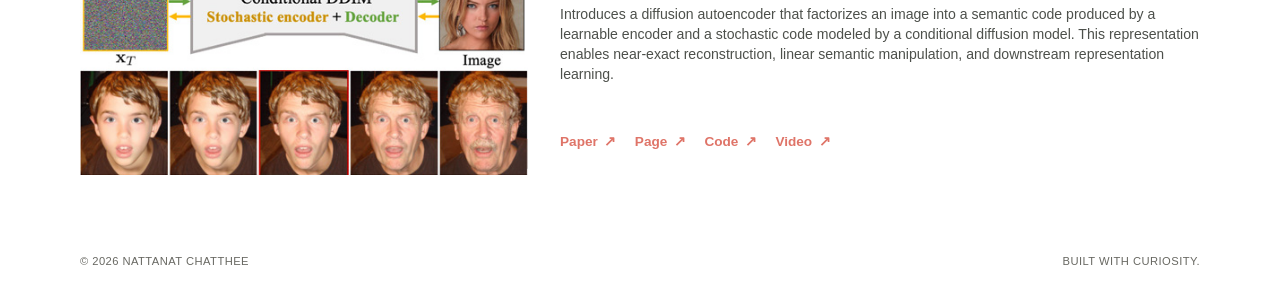
==== commit b342762f: "Update personal introduction" ====
--- a/index.html
+++ b/index.html
@@ -23,7 +23,7 @@
         <div class="intro-copy">
           <p class="eyebrow">Science · Intelligence · Philosophy</p>
           <h1 id="site-title">Nattanat Chatthee</h1>
-          <p class="bio">Hi, I’m Nattanat Chatthee (Ness).<br /><br />I’m passionate about natural and artificial intelligence, the mechanisms of learning, consciousness and subjective experience, and human–AI alignment.</p>
+          <p class="bio">Hi, I’m Nattanat (Ness).<br /><br />I’m passionate about natural and artificial intelligence, the mechanisms of learning, consciousness and subjective experience, and human–AI alignment.</p>
           <nav class="social-links" aria-label="Profile links">
             <a href="https://github.com/nessessence" target="_blank" rel="noreferrer" aria-label="GitHub profile">
               <svg aria-hidden="true" viewBox="0 0 24 24"><path d="M12 .6a11.4 11.4 0 0 0-3.6 22.2c.57.1.78-.25.78-.55v-2.14c-3.17.69-3.84-1.34-3.84-1.34-.52-1.31-1.27-1.66-1.27-1.66-1.04-.71.08-.7.08-.7 1.15.08 1.76 1.18 1.76 1.18 1.02 1.75 2.68 1.25 3.33.96.1-.74.4-1.25.73-1.54-2.53-.29-5.19-1.27-5.19-5.65 0-1.25.45-2.27 1.18-3.07-.12-.29-.51-1.45.11-3.02 0 0 .96-.31 3.14 1.17a10.9 10.9 0 0 1 5.72 0c2.18-1.48 3.14-1.17 3.14-1.17.62 1.57.23 2.73.11 3.02.73.8 1.18 1.82 1.18 3.07 0 4.39-2.67 5.35-5.21 5.63.41.35.78 1.04.78 2.1v3.12c0 .3.2.66.79.55A11.4 11.4 0 0 0 12 .6Z" /></svg>
